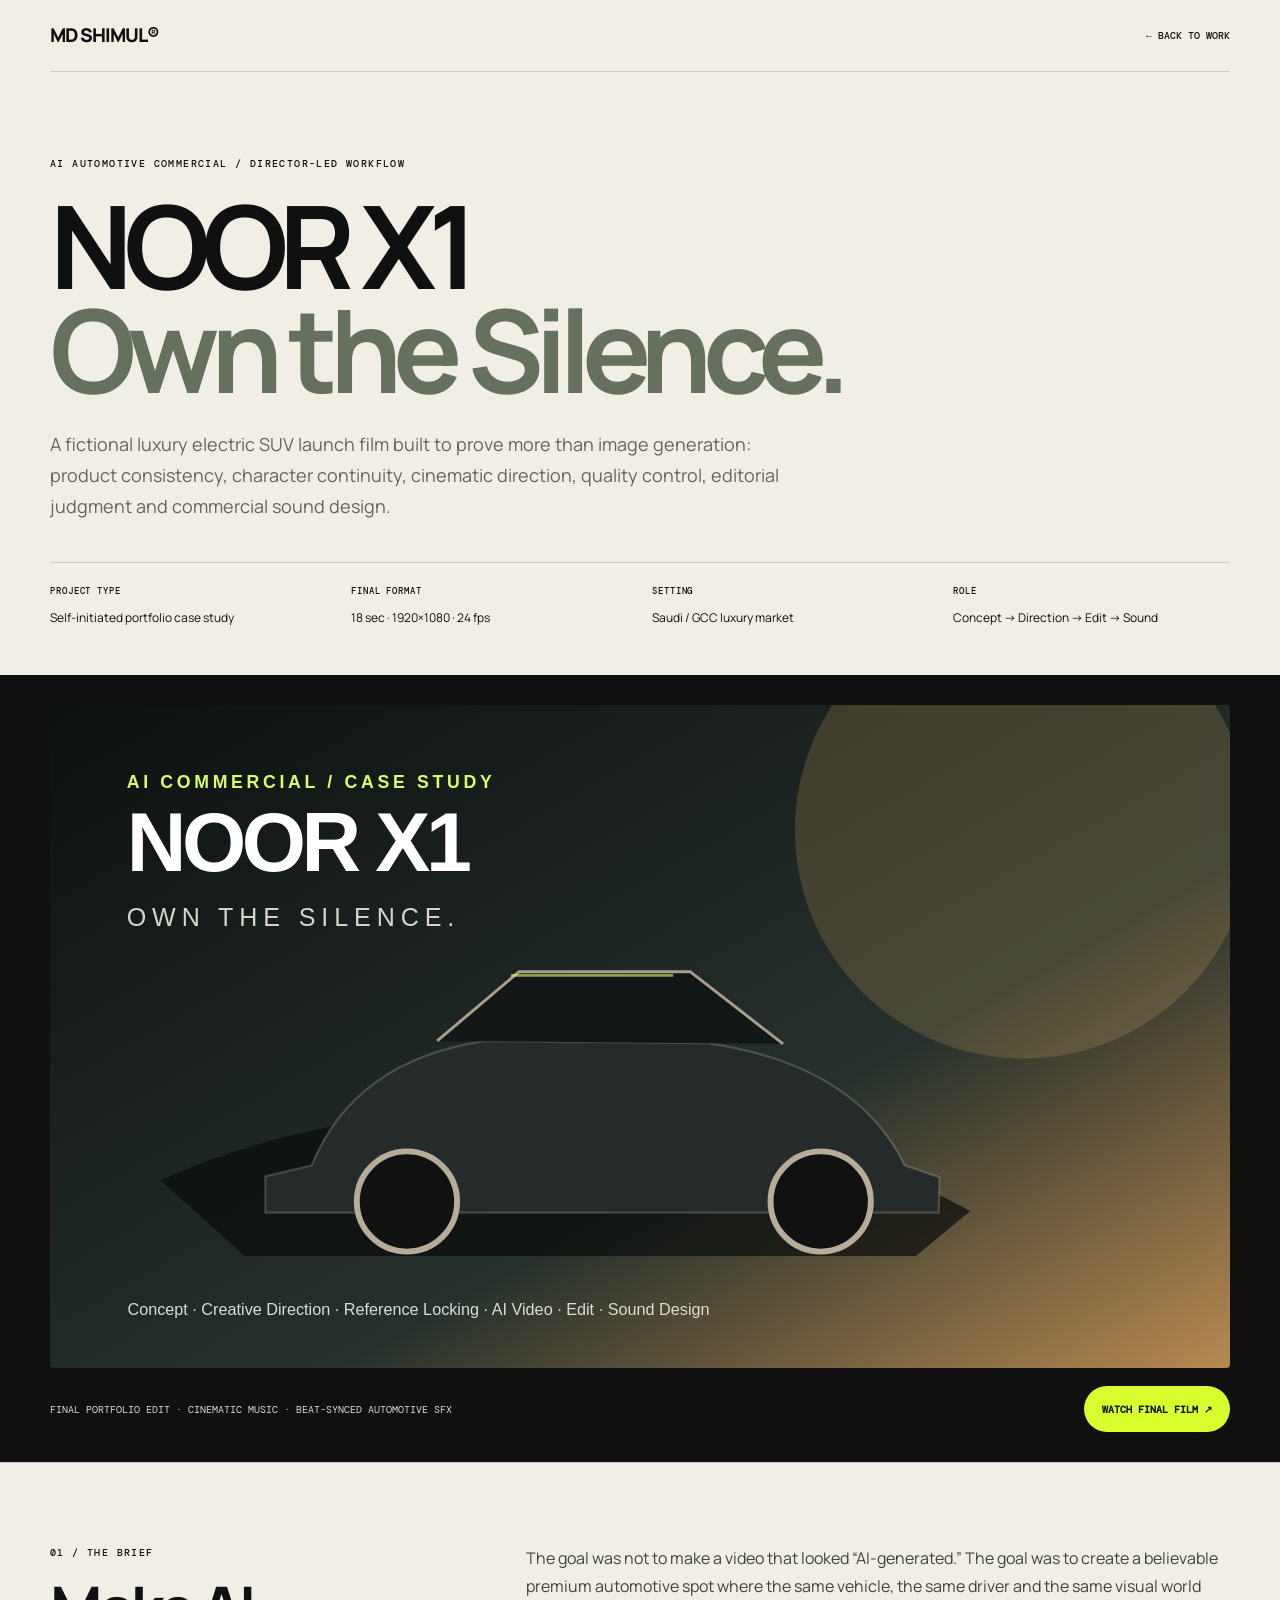
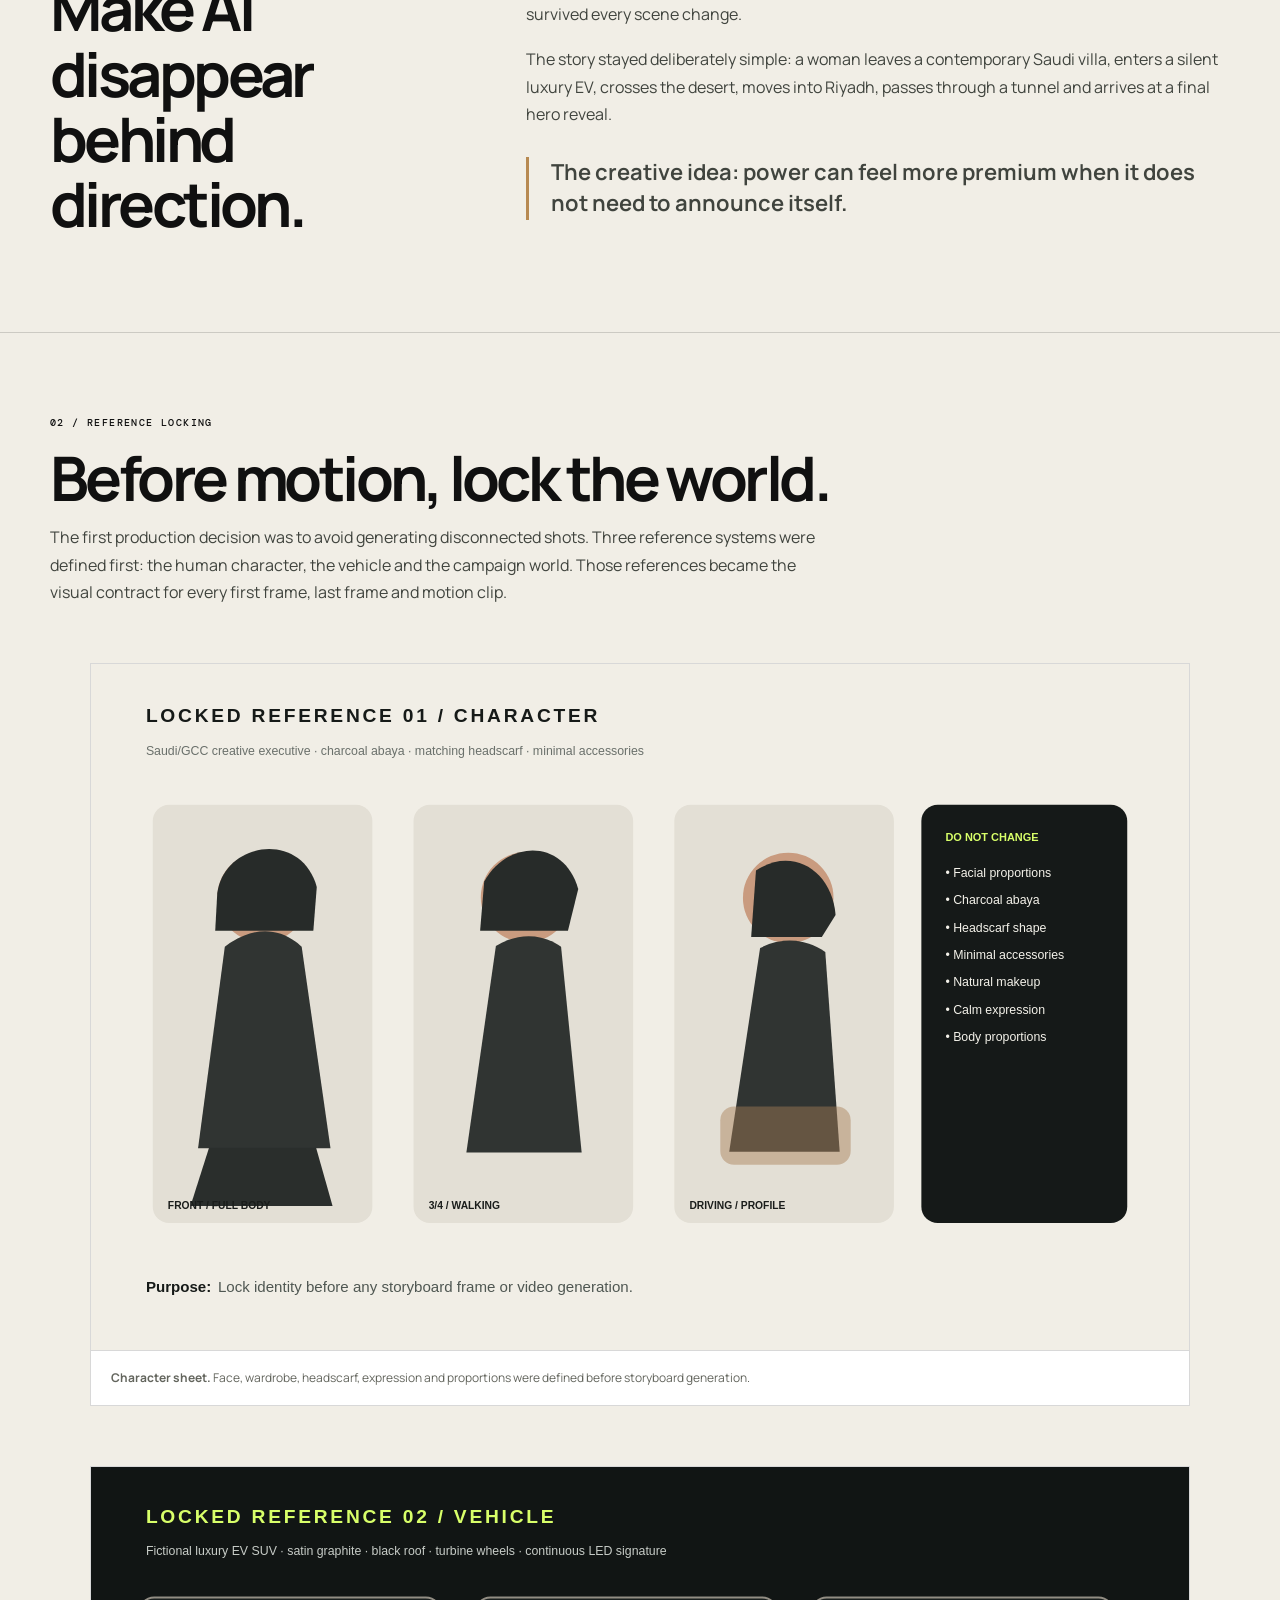
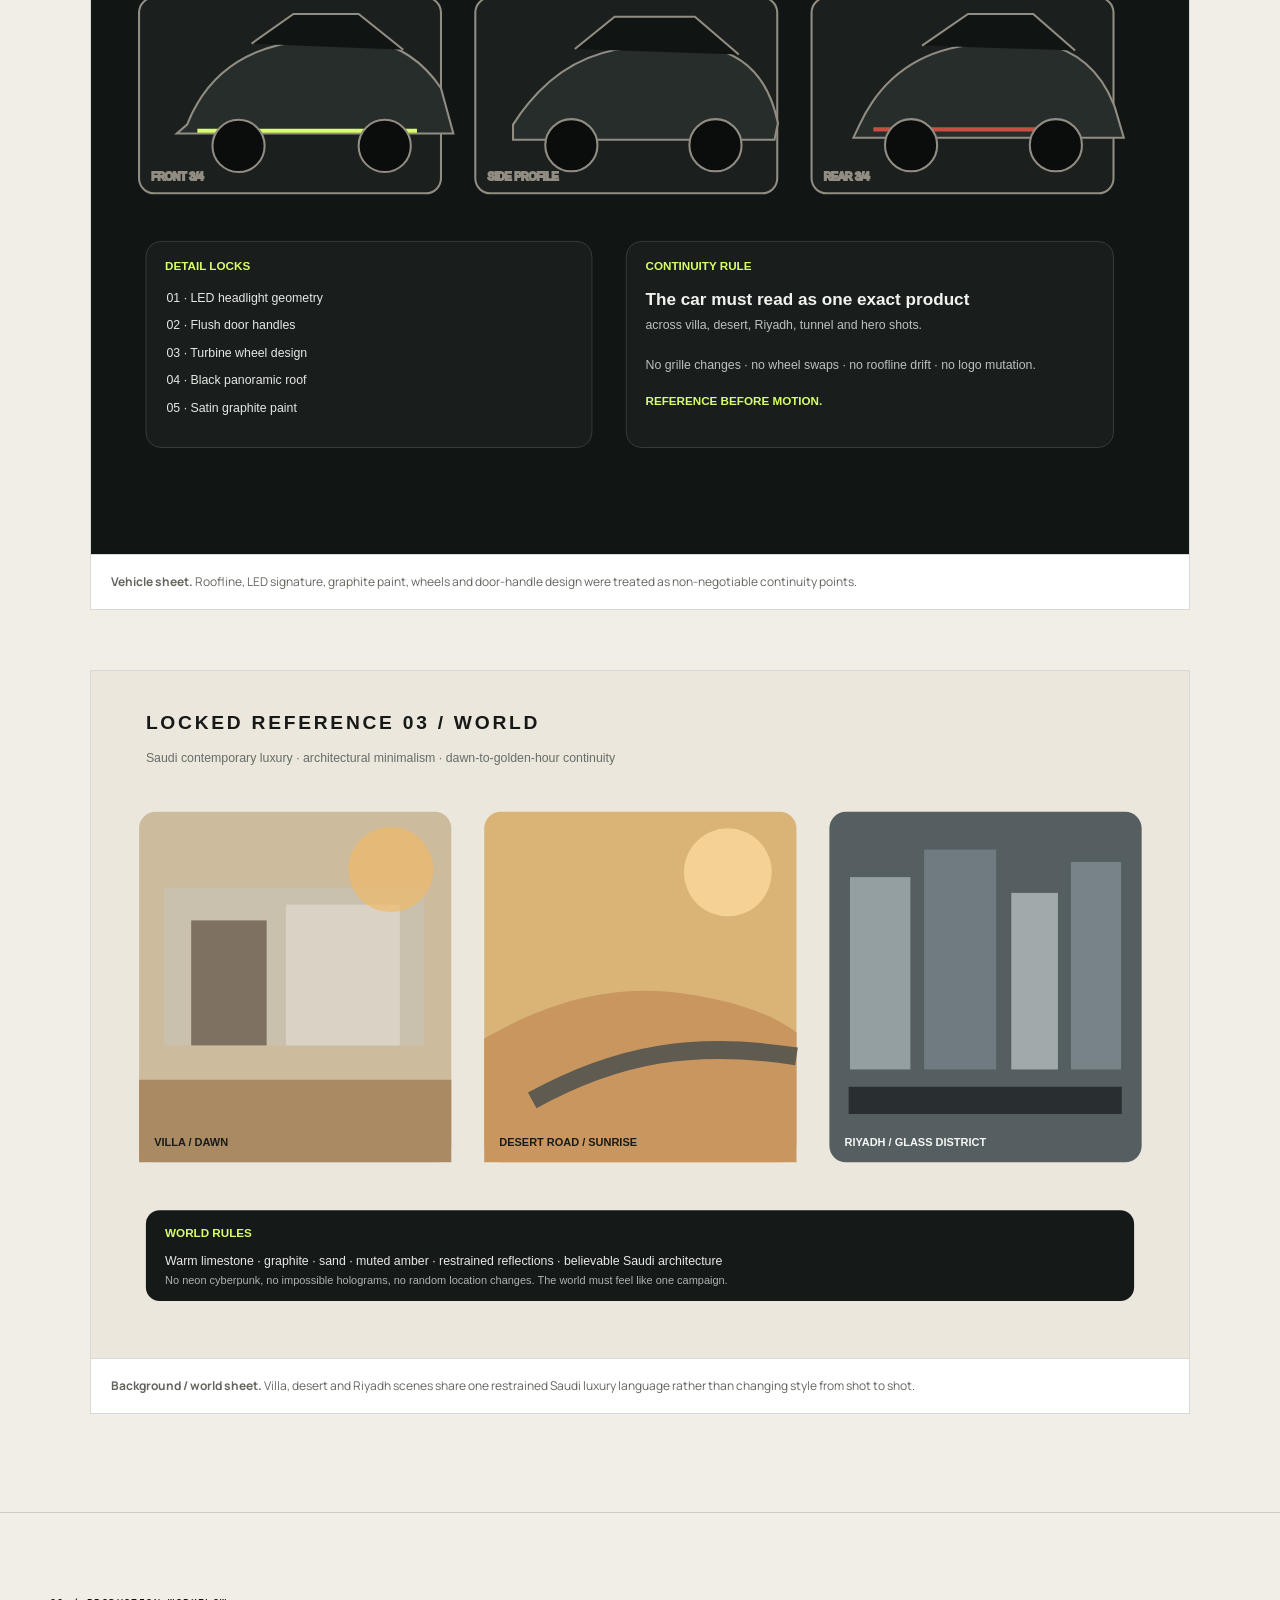
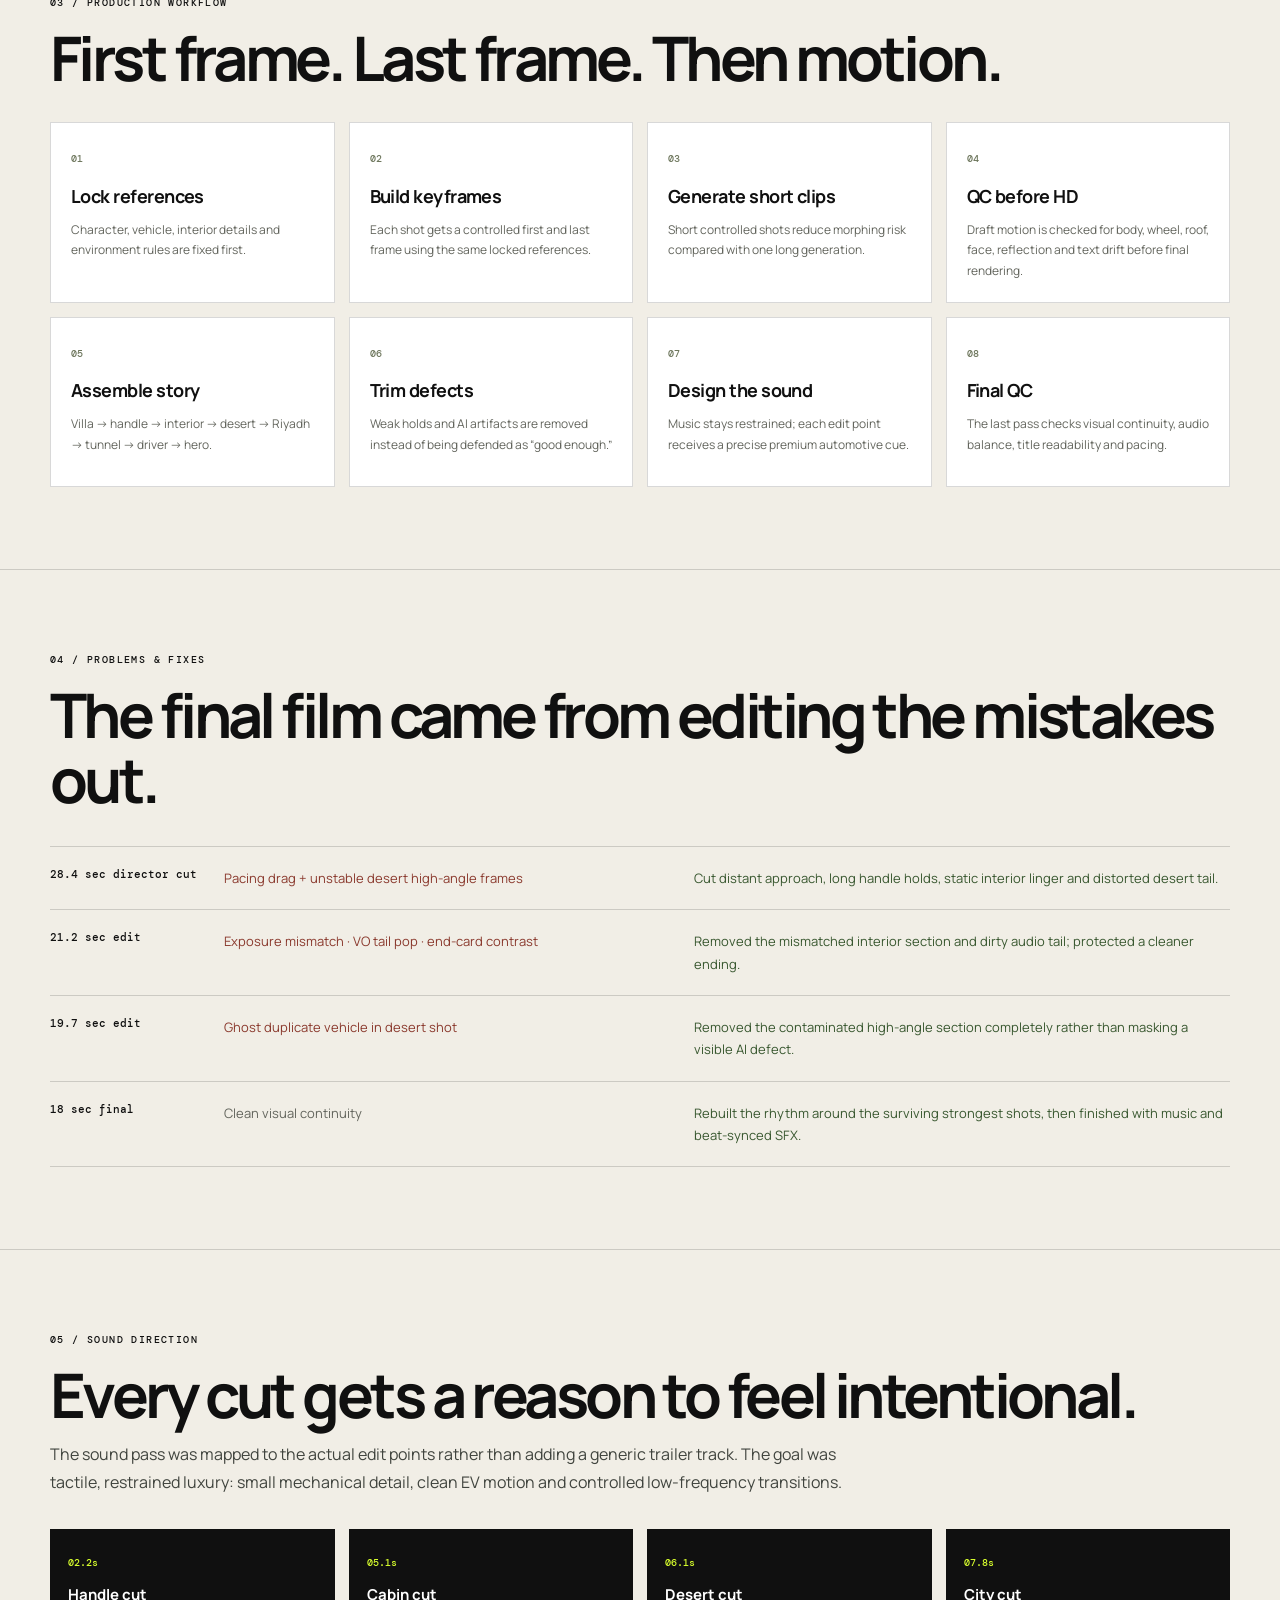
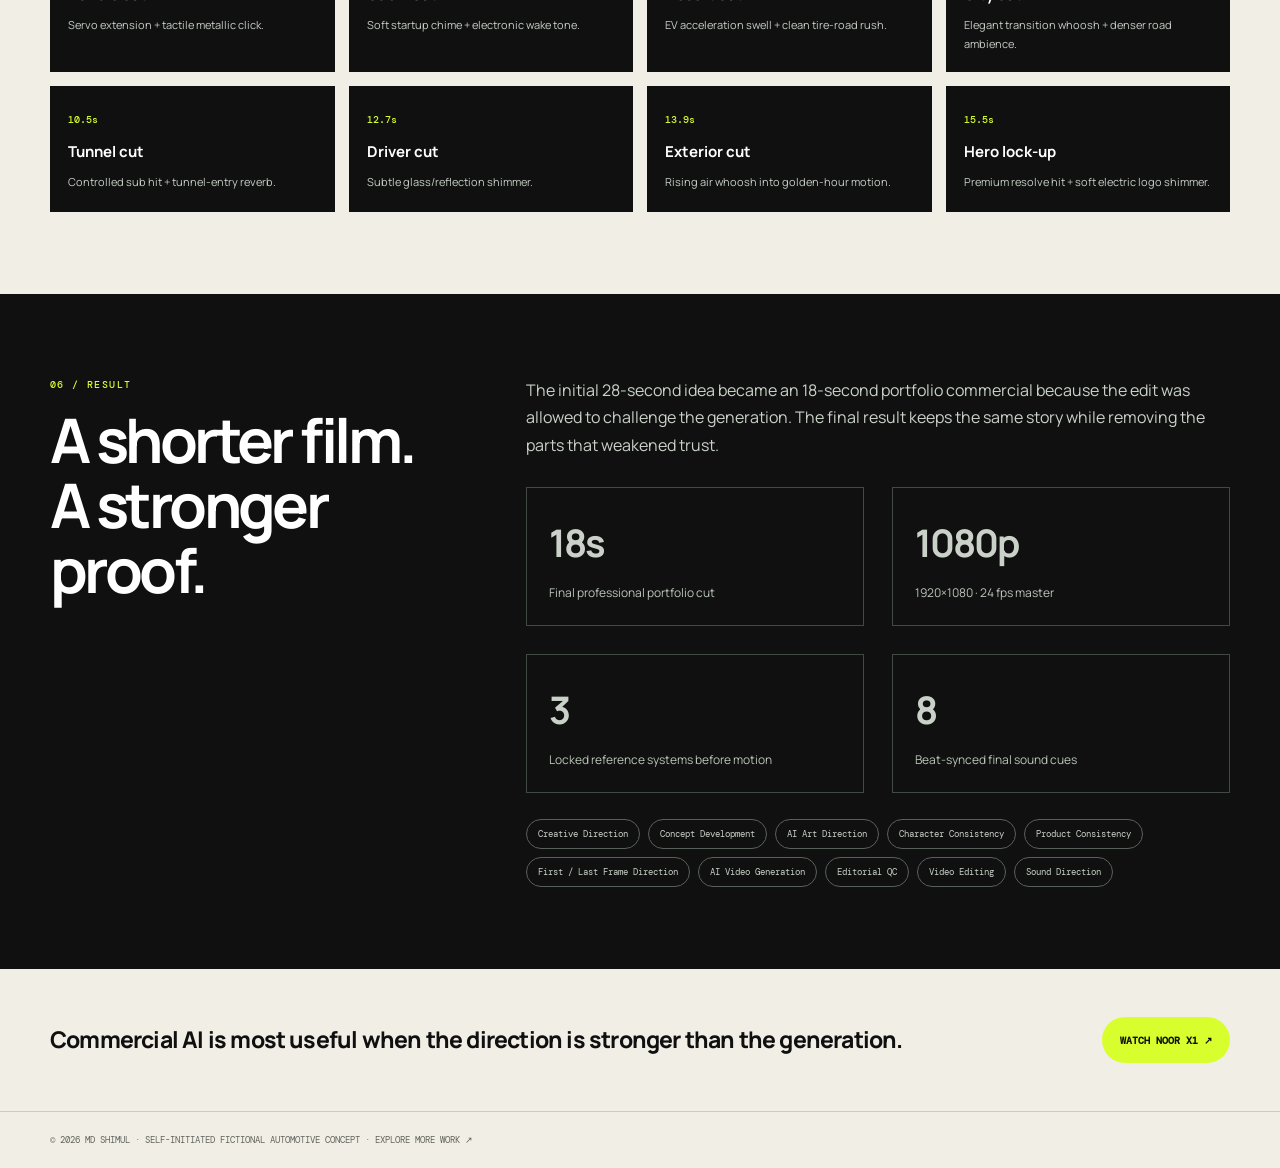
==== noor-x1.html @ 4043ae65 "Publish NOOR X1 AI commercial case study" ====
<!doctype html>
<html lang="en">
<head>
<meta charset="utf-8"><meta name="viewport" content="width=device-width,initial-scale=1">
<title>NOOR X1 — AI Automotive Commercial Case Study | MD Shimul</title>
<meta name="description" content="NOOR X1: a fictional luxury EV launch film case study showing reference locking, character and vehicle consistency, first/last-frame direction, AI video QC, re-editing and beat-synced sound design.">
<meta name="theme-color" content="#101514"><link rel="canonical" href="https://shimulco2004-dot.github.io/noor-x1.html">
<meta property="og:title" content="NOOR X1 — Own the Silence | MD Shimul"><meta property="og:description" content="A director-led AI automotive commercial case study: reference locking, consistency, QC, edit and sound design."><meta property="og:type" content="website"><meta property="og:image" content="https://shimulco2004-dot.github.io/assets/noor-x1/cover.svg">
<link rel="preconnect" href="https://fonts.googleapis.com"><link rel="preconnect" href="https://fonts.gstatic.com" crossorigin><link href="https://fonts.googleapis.com/css2?family=DM+Mono:wght@400;500&family=Manrope:wght@400;500;600;700;800&display=swap" rel="stylesheet">
<style>
:root{--paper:#f1eee6;--ink:#101010;--muted:#63655d;--line:rgba(16,16,16,.16);--acid:#d8ff2d;--dark:#101010;--warm:#b78951}*{box-sizing:border-box}html{scroll-behavior:smooth}body{margin:0;background:var(--paper);color:var(--ink);font:16px/1.72 Manrope,Arial,sans-serif}a{color:inherit;text-decoration:none}img{display:block;width:100%;height:auto}h1,h2,h3,p{margin:0}.wrap{width:min(1180px,calc(100% - 64px));margin:auto}.eyebrow{text-transform:uppercase;letter-spacing:.14em;font:500 10px/1.6 'DM Mono',monospace}.nav{min-height:72px;display:flex;align-items:center;justify-content:space-between;border-bottom:1px solid var(--line)}.brand{font-size:19px;font-weight:800;letter-spacing:-.05em}.back{font:500 10px 'DM Mono',monospace}.hero{padding:84px 0 44px}.hero h1{font-size:clamp(58px,9vw,122px);line-height:.9;letter-spacing:-.075em;margin:22px 0 28px}.hero h1 span{display:block;color:#66705e}.lede{max-width:770px;color:var(--muted);font-size:18px}.meta{display:grid;grid-template-columns:repeat(4,1fr);gap:24px;border-top:1px solid var(--line);margin-top:40px;padding-top:22px}.meta strong{display:block;font:500 9px 'DM Mono',monospace;text-transform:uppercase;letter-spacing:.1em;margin-bottom:6px}.meta span{font-size:12px}.cover{background:var(--dark);padding:30px 0}.cover img{border-radius:4px}.watch{display:flex;justify-content:space-between;gap:20px;align-items:center;color:#d7ddd7;margin-top:18px;font:400 10px 'DM Mono',monospace}.button{display:inline-flex;align-items:center;justify-content:center;min-height:46px;padding:11px 18px;border-radius:999px;background:var(--acid);color:var(--ink);font:700 10px 'DM Mono',monospace}.section{padding:82px 0;border-top:1px solid var(--line)}.section-grid{display:grid;grid-template-columns:.72fr 1.28fr;gap:80px}.section h2{font-size:clamp(36px,4.8vw,62px);line-height:1.06;letter-spacing:-.058em;margin:14px 0}.section-copy{color:#40443e;font-size:16px}.section-copy p+p{margin-top:18px}.quote{border-left:3px solid var(--warm);padding-left:22px;margin-top:28px;font-size:22px;font-weight:650;line-height:1.45}.boards{display:grid;gap:28px;margin-top:40px}.board{background:#fff;border:1px solid var(--line);overflow:hidden}.board figcaption{padding:17px 20px;border-top:1px solid var(--line);font-size:12px;color:var(--muted)}.workflow{display:grid;grid-template-columns:repeat(4,1fr);gap:14px;margin-top:32px}.step{background:#fff;border:1px solid var(--line);padding:20px;min-height:170px}.step span{font:500 10px 'DM Mono',monospace;color:#6d765c}.step h3{font-size:18px;letter-spacing:-.03em;margin:10px 0 8px}.step p{font-size:12px;color:var(--muted)}.timeline{margin-top:34px;border-top:1px solid var(--line)}.row{display:grid;grid-template-columns:150px 1fr 1.2fr;gap:24px;padding:20px 0;border-bottom:1px solid var(--line)}.row b{font:500 11px 'DM Mono',monospace}.row span,.row p{font-size:13px}.row span{color:var(--muted)}.problem{color:#8a392d!important}.fix{color:#38572f}.soundmap{display:grid;grid-template-columns:repeat(4,1fr);gap:14px;margin-top:32px}.cue{background:var(--dark);color:#fff;padding:18px;min-height:126px}.cue b{color:var(--acid);font:500 10px 'DM Mono',monospace}.cue h3{font-size:15px;margin:8px 0}.cue p{font-size:11px;color:#c6cec6}.result{background:var(--dark);color:#fff}.result .section-copy{color:#c9d1c9}.result-grid{display:grid;grid-template-columns:1fr 1fr;gap:28px;margin-top:28px}.result-card{border:1px solid #424842;padding:22px}.result-card strong{font-size:38px;letter-spacing:-.05em}.result-card p{font-size:12px;color:#bac5ba;margin-top:7px}.roles{display:flex;flex-wrap:wrap;gap:8px;margin-top:26px}.roles span{border:1px solid #59605a;border-radius:999px;padding:8px 11px;font:400 9px 'DM Mono',monospace}.end{padding:48px 0}.end .wrap{display:flex;justify-content:space-between;align-items:center;gap:24px}.end p{font-size:23px;font-weight:750;letter-spacing:-.035em}footer{padding:22px 0;border-top:1px solid var(--line);font:400 9px 'DM Mono',monospace;color:var(--muted)}@media(max-width:800px){.wrap{width:calc(100% - 36px)}.hero{padding-top:48px}.hero h1{font-size:clamp(54px,16vw,84px)}.meta{grid-template-columns:1fr 1fr}.section{padding:54px 0}.section-grid{grid-template-columns:1fr;gap:26px}.workflow,.soundmap{grid-template-columns:1fr 1fr}.row{grid-template-columns:1fr;gap:6px}.result-grid{grid-template-columns:1fr}.watch,.end .wrap{align-items:flex-start;flex-direction:column}}@media(max-width:520px){.workflow,.soundmap,.meta{grid-template-columns:1fr}.nav{min-height:64px}.brand{font-size:15px}.back{font-size:9px}}
</style>
</head>
<body>
<header><div class="wrap nav"><a class="brand" href="index.html">MD SHIMUL®</a><a class="back" href="index.html#work">← BACK TO WORK</a></div></header>
<main>
<section class="hero"><div class="wrap"><p class="eyebrow">AI AUTOMOTIVE COMMERCIAL / DIRECTOR-LED WORKFLOW</p><h1>NOOR X1<span>Own the Silence.</span></h1><p class="lede">A fictional luxury electric SUV launch film built to prove more than image generation: product consistency, character continuity, cinematic direction, quality control, editorial judgment and commercial sound design.</p><div class="meta"><div><strong>Project type</strong><span>Self-initiated portfolio case study</span></div><div><strong>Final format</strong><span>18 sec · 1920×1080 · 24 fps</span></div><div><strong>Setting</strong><span>Saudi / GCC luxury market</span></div><div><strong>Role</strong><span>Concept → Direction → Edit → Sound</span></div></div></div></section>
<section class="cover"><div class="wrap"><img src="assets/noor-x1/cover.svg" alt="NOOR X1 Own the Silence case study cover"><div class="watch"><span>FINAL PORTFOLIO EDIT · CINEMATIC MUSIC · BEAT-SYNCED AUTOMOTIVE SFX</span><a class="button" href="https://www.magnific.com/app/creation/p8kvAptehw?utm_source=portfolio" target="_blank" rel="noopener noreferrer">WATCH FINAL FILM ↗</a></div></div></section>
<section class="section"><div class="wrap section-grid"><div><p class="eyebrow">01 / THE BRIEF</p><h2>Make AI disappear behind direction.</h2></div><div class="section-copy"><p>The goal was not to make a video that looked “AI-generated.” The goal was to create a believable premium automotive spot where the same vehicle, the same driver and the same visual world survived every scene change.</p><p>The story stayed deliberately simple: a woman leaves a contemporary Saudi villa, enters a silent luxury EV, crosses the desert, moves into Riyadh, passes through a tunnel and arrives at a final hero reveal.</p><div class="quote">The creative idea: power can feel more premium when it does not need to announce itself.</div></div></div></section>
<section class="section"><div class="wrap"><p class="eyebrow">02 / REFERENCE LOCKING</p><h2>Before motion, lock the world.</h2><p class="section-copy" style="max-width:780px">The first production decision was to avoid generating disconnected shots. Three reference systems were defined first: the human character, the vehicle and the campaign world. Those references became the visual contract for every first frame, last frame and motion clip.</p><div class="boards"><figure class="board"><img src="assets/noor-x1/character-sheet.svg" alt="Locked driver character reference board"><figcaption><b>Character sheet.</b> Face, wardrobe, headscarf, expression and proportions were defined before storyboard generation.</figcaption></figure><figure class="board"><img src="assets/noor-x1/vehicle-sheet.svg" alt="Locked NOOR X1 vehicle reference board"><figcaption><b>Vehicle sheet.</b> Roofline, LED signature, graphite paint, wheels and door-handle design were treated as non-negotiable continuity points.</figcaption></figure><figure class="board"><img src="assets/noor-x1/world-sheet.svg" alt="Locked background and location reference board"><figcaption><b>Background / world sheet.</b> Villa, desert and Riyadh scenes share one restrained Saudi luxury language rather than changing style from shot to shot.</figcaption></figure></div></div></section>
<section class="section"><div class="wrap"><p class="eyebrow">03 / PRODUCTION WORKFLOW</p><h2>First frame. Last frame. Then motion.</h2><div class="workflow"><article class="step"><span>01</span><h3>Lock references</h3><p>Character, vehicle, interior details and environment rules are fixed first.</p></article><article class="step"><span>02</span><h3>Build keyframes</h3><p>Each shot gets a controlled first and last frame using the same locked references.</p></article><article class="step"><span>03</span><h3>Generate short clips</h3><p>Short controlled shots reduce morphing risk compared with one long generation.</p></article><article class="step"><span>04</span><h3>QC before HD</h3><p>Draft motion is checked for body, wheel, roof, face, reflection and text drift before final rendering.</p></article><article class="step"><span>05</span><h3>Assemble story</h3><p>Villa → handle → interior → desert → Riyadh → tunnel → driver → hero.</p></article><article class="step"><span>06</span><h3>Trim defects</h3><p>Weak holds and AI artifacts are removed instead of being defended as “good enough.”</p></article><article class="step"><span>07</span><h3>Design the sound</h3><p>Music stays restrained; each edit point receives a precise premium automotive cue.</p></article><article class="step"><span>08</span><h3>Final QC</h3><p>The last pass checks visual continuity, audio balance, title readability and pacing.</p></article></div></div></section>
<section class="section"><div class="wrap"><p class="eyebrow">04 / PROBLEMS &amp; FIXES</p><h2>The final film came from editing the mistakes out.</h2><div class="timeline"><div class="row"><b>28.4 sec director cut</b><span class="problem">Pacing drag + unstable desert high-angle frames</span><p class="fix">Cut distant approach, long handle holds, static interior linger and distorted desert tail.</p></div><div class="row"><b>21.2 sec edit</b><span class="problem">Exposure mismatch · VO tail pop · end-card contrast</span><p class="fix">Removed the mismatched interior section and dirty audio tail; protected a cleaner ending.</p></div><div class="row"><b>19.7 sec edit</b><span class="problem">Ghost duplicate vehicle in desert shot</span><p class="fix">Removed the contaminated high-angle section completely rather than masking a visible AI defect.</p></div><div class="row"><b>18 sec final</b><span>Clean visual continuity</span><p class="fix">Rebuilt the rhythm around the surviving strongest shots, then finished with music and beat-synced SFX.</p></div></div></div></section>
<section class="section"><div class="wrap"><p class="eyebrow">05 / SOUND DIRECTION</p><h2>Every cut gets a reason to feel intentional.</h2><p class="section-copy" style="max-width:820px">The sound pass was mapped to the actual edit points rather than adding a generic trailer track. The goal was tactile, restrained luxury: small mechanical detail, clean EV motion and controlled low-frequency transitions.</p><div class="soundmap"><article class="cue"><b>02.2s</b><h3>Handle cut</h3><p>Servo extension + tactile metallic click.</p></article><article class="cue"><b>05.1s</b><h3>Cabin cut</h3><p>Soft startup chime + electronic wake tone.</p></article><article class="cue"><b>06.1s</b><h3>Desert cut</h3><p>EV acceleration swell + clean tire-road rush.</p></article><article class="cue"><b>07.8s</b><h3>City cut</h3><p>Elegant transition whoosh + denser road ambience.</p></article><article class="cue"><b>10.5s</b><h3>Tunnel cut</h3><p>Controlled sub hit + tunnel-entry reverb.</p></article><article class="cue"><b>12.7s</b><h3>Driver cut</h3><p>Subtle glass/reflection shimmer.</p></article><article class="cue"><b>13.9s</b><h3>Exterior cut</h3><p>Rising air whoosh into golden-hour motion.</p></article><article class="cue"><b>15.5s</b><h3>Hero lock-up</h3><p>Premium resolve hit + soft electric logo shimmer.</p></article></div></div></section>
<section class="section result"><div class="wrap section-grid"><div><p class="eyebrow" style="color:var(--acid)">06 / RESULT</p><h2>A shorter film. A stronger proof.</h2></div><div class="section-copy"><p>The initial 28-second idea became an 18-second portfolio commercial because the edit was allowed to challenge the generation. The final result keeps the same story while removing the parts that weakened trust.</p><div class="result-grid"><div class="result-card"><strong>18s</strong><p>Final professional portfolio cut</p></div><div class="result-card"><strong>1080p</strong><p>1920×1080 · 24 fps master</p></div><div class="result-card"><strong>3</strong><p>Locked reference systems before motion</p></div><div class="result-card"><strong>8</strong><p>Beat-synced final sound cues</p></div></div><div class="roles"><span>Creative Direction</span><span>Concept Development</span><span>AI Art Direction</span><span>Character Consistency</span><span>Product Consistency</span><span>First / Last Frame Direction</span><span>AI Video Generation</span><span>Editorial QC</span><span>Video Editing</span><span>Sound Direction</span></div></div></div></section>
<section class="end"><div class="wrap"><p>Commercial AI is most useful when the direction is stronger than the generation.</p><a class="button" href="https://www.magnific.com/app/creation/p8kvAptehw?utm_source=portfolio" target="_blank" rel="noopener noreferrer">WATCH NOOR X1 ↗</a></div></section>
</main><footer><div class="wrap">© 2026 MD SHIMUL · SELF-INITIATED FICTIONAL AUTOMOTIVE CONCEPT · <a href="index.html#work">EXPLORE MORE WORK ↗</a></div></footer>
</body></html>
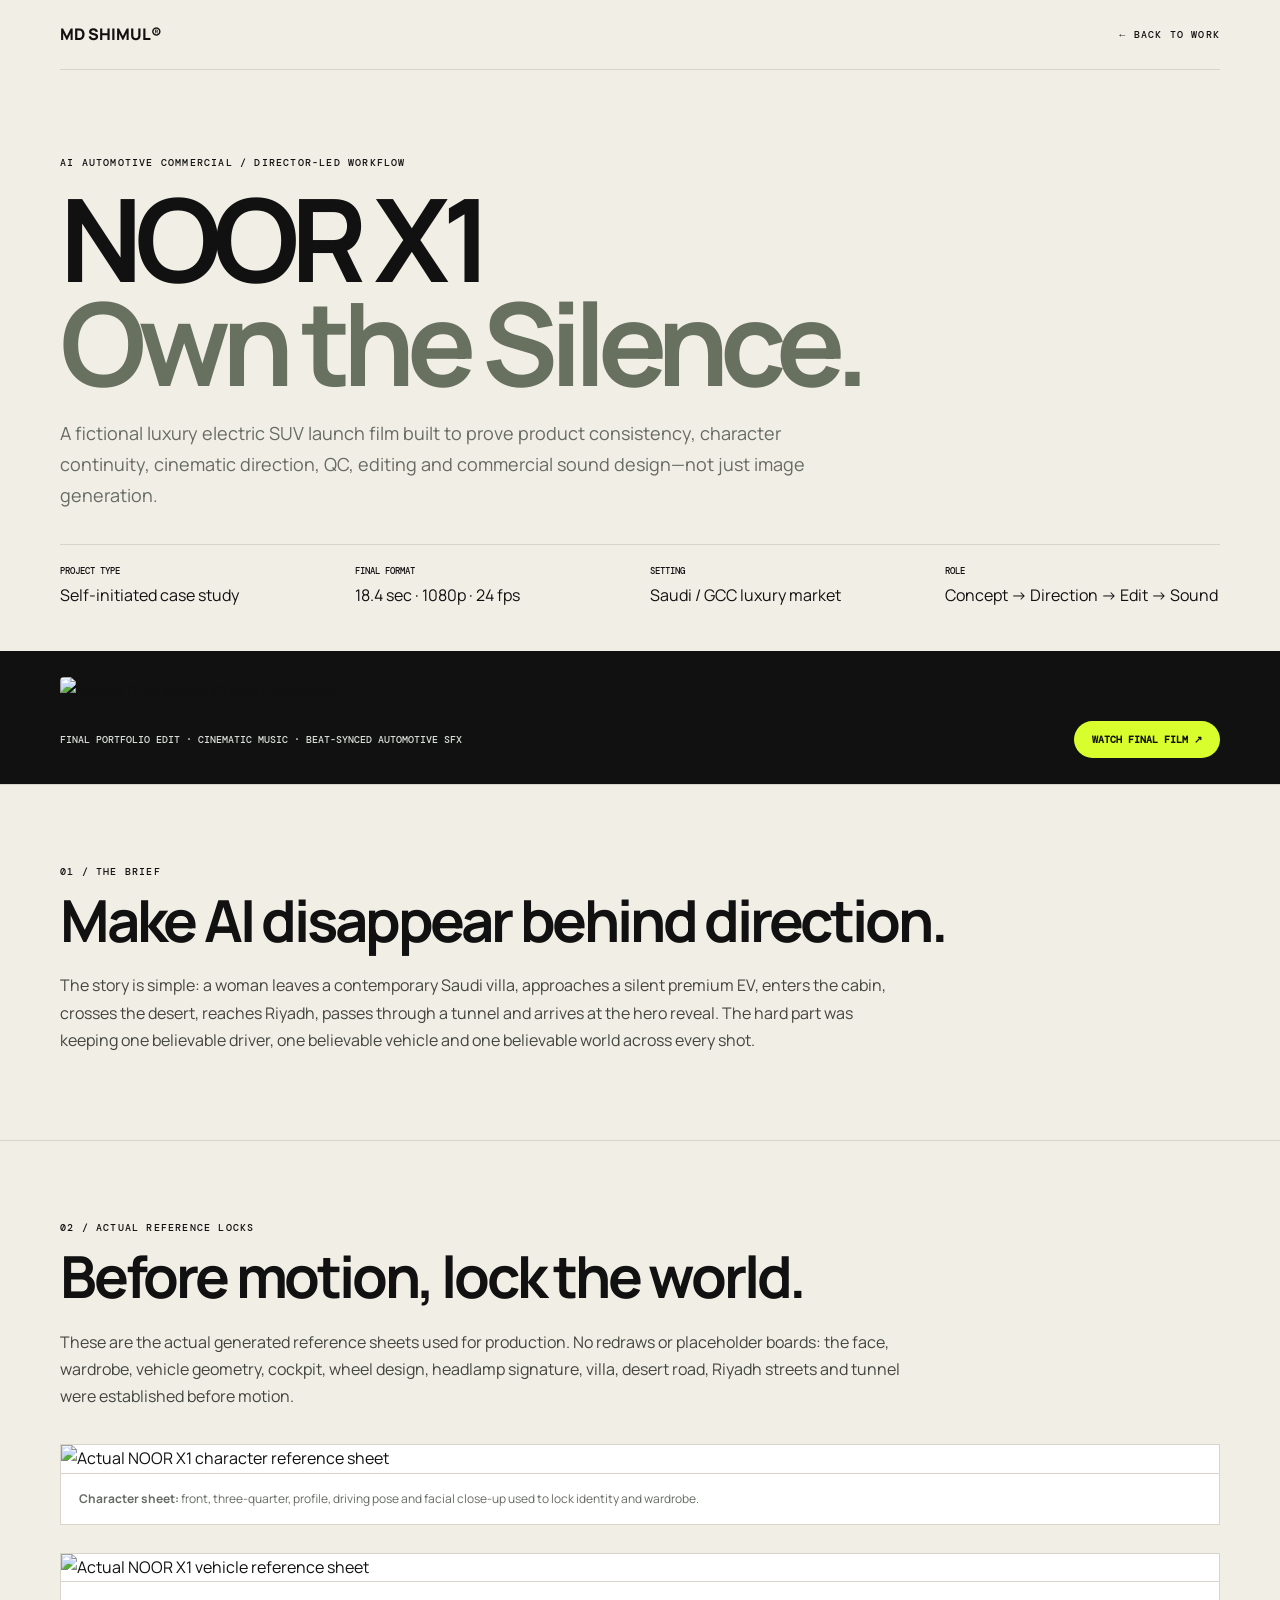
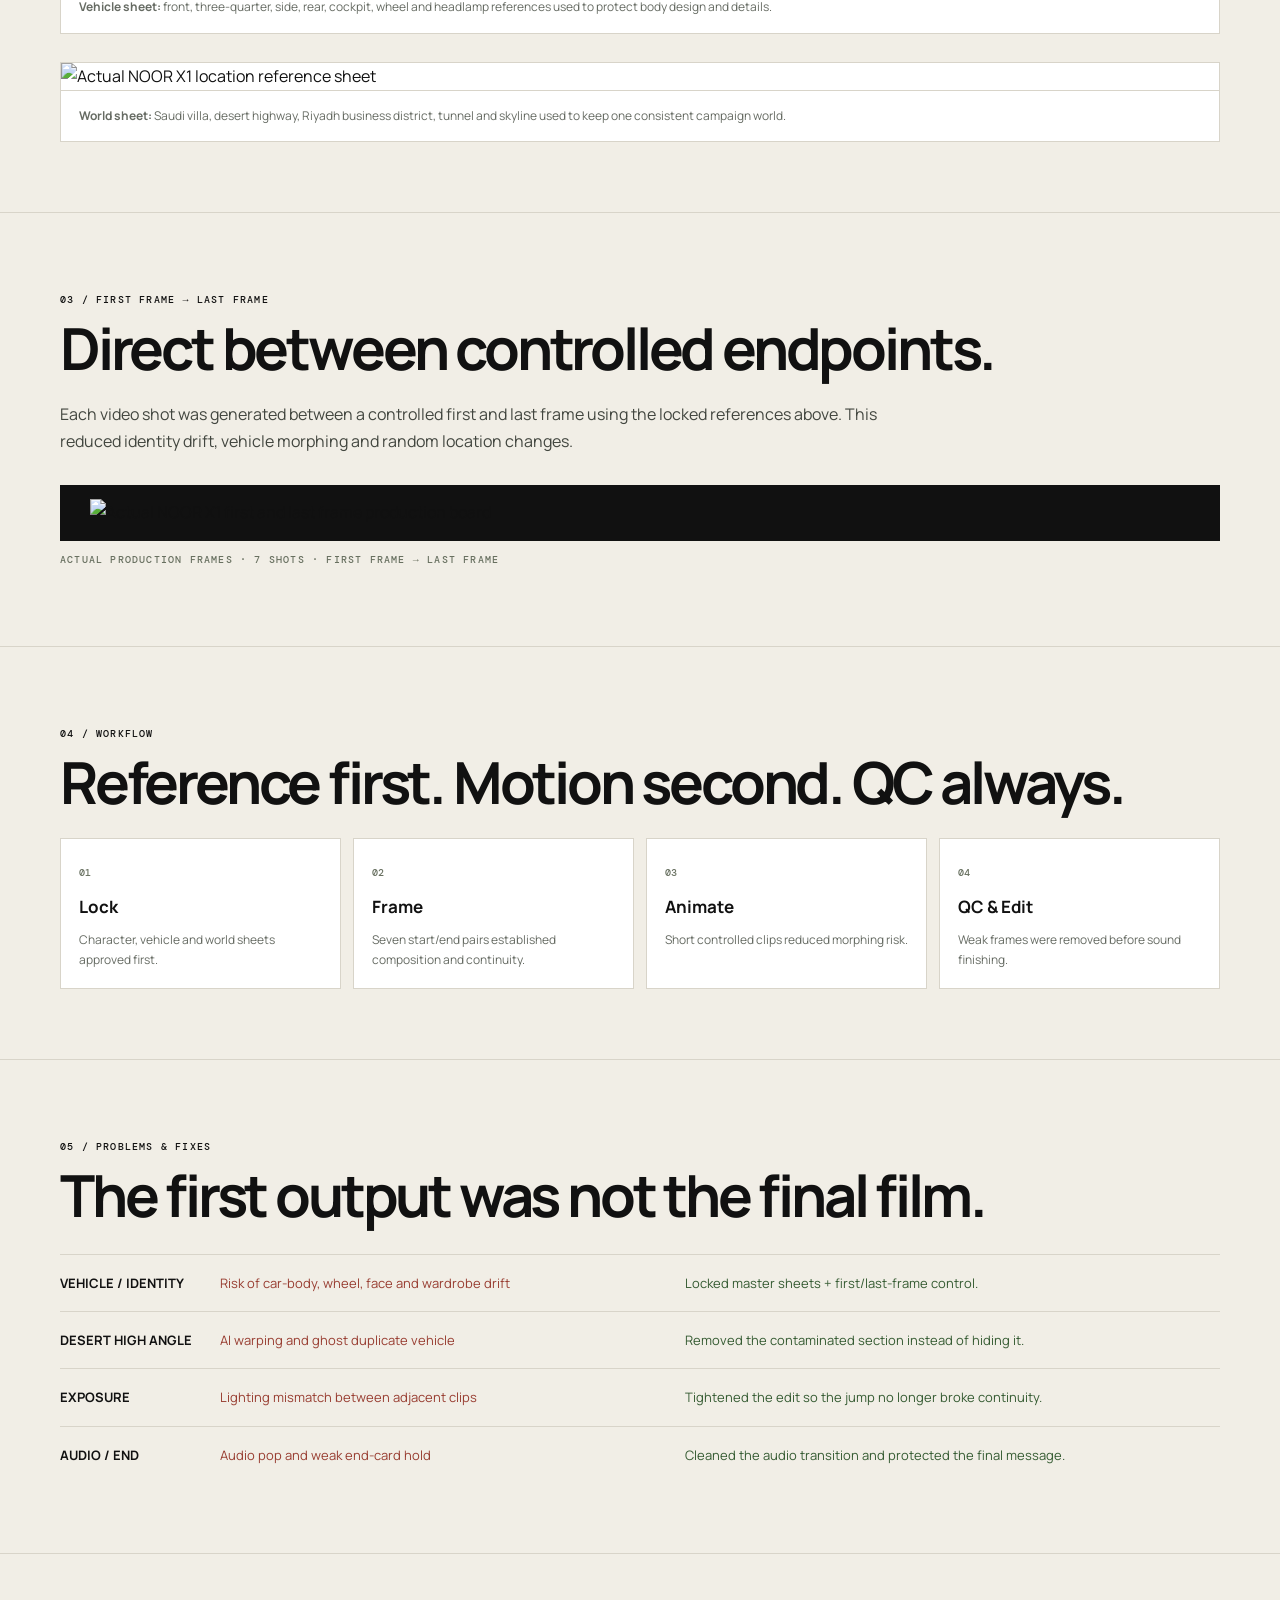
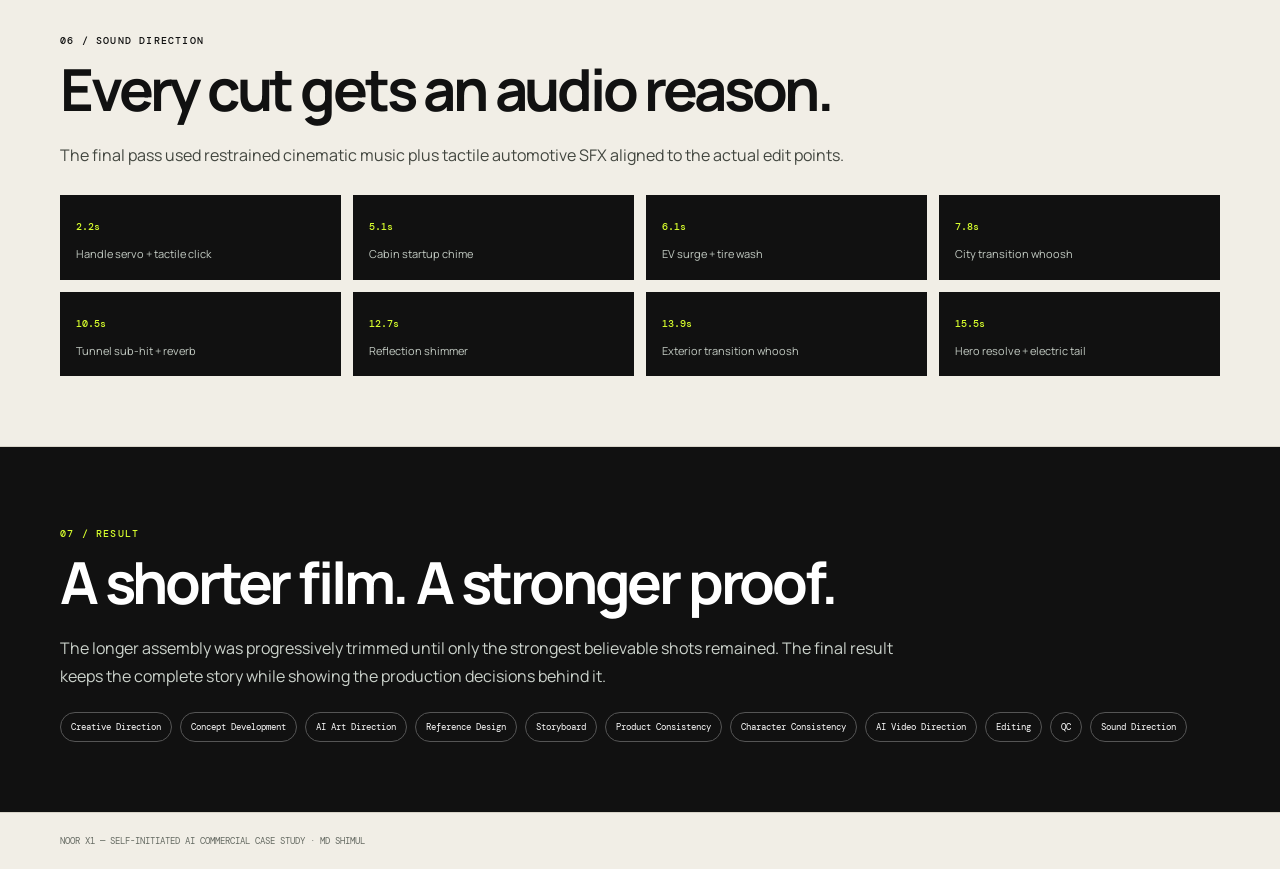
==== commit 4890c91a: "Use actual NOOR X1 production images in case study" ====
--- a/noor-x1.html
+++ b/noor-x1.html
@@ -1,27 +1 @@
-<!doctype html>
-<html lang="en">
-<head>
-<meta charset="utf-8"><meta name="viewport" content="width=device-width,initial-scale=1">
-<title>NOOR X1 — AI Automotive Commercial Case Study | MD Shimul</title>
-<meta name="description" content="NOOR X1: a fictional luxury EV launch film case study showing reference locking, character and vehicle consistency, first/last-frame direction, AI video QC, re-editing and beat-synced sound design.">
-<meta name="theme-color" content="#101514"><link rel="canonical" href="https://shimulco2004-dot.github.io/noor-x1.html">
-<meta property="og:title" content="NOOR X1 — Own the Silence | MD Shimul"><meta property="og:description" content="A director-led AI automotive commercial case study: reference locking, consistency, QC, edit and sound design."><meta property="og:type" content="website"><meta property="og:image" content="https://shimulco2004-dot.github.io/assets/noor-x1/cover.svg">
-<link rel="preconnect" href="https://fonts.googleapis.com"><link rel="preconnect" href="https://fonts.gstatic.com" crossorigin><link href="https://fonts.googleapis.com/css2?family=DM+Mono:wght@400;500&family=Manrope:wght@400;500;600;700;800&display=swap" rel="stylesheet">
-<style>
-:root{--paper:#f1eee6;--ink:#101010;--muted:#63655d;--line:rgba(16,16,16,.16);--acid:#d8ff2d;--dark:#101010;--warm:#b78951}*{box-sizing:border-box}html{scroll-behavior:smooth}body{margin:0;background:var(--paper);color:var(--ink);font:16px/1.72 Manrope,Arial,sans-serif}a{color:inherit;text-decoration:none}img{display:block;width:100%;height:auto}h1,h2,h3,p{margin:0}.wrap{width:min(1180px,calc(100% - 64px));margin:auto}.eyebrow{text-transform:uppercase;letter-spacing:.14em;font:500 10px/1.6 'DM Mono',monospace}.nav{min-height:72px;display:flex;align-items:center;justify-content:space-between;border-bottom:1px solid var(--line)}.brand{font-size:19px;font-weight:800;letter-spacing:-.05em}.back{font:500 10px 'DM Mono',monospace}.hero{padding:84px 0 44px}.hero h1{font-size:clamp(58px,9vw,122px);line-height:.9;letter-spacing:-.075em;margin:22px 0 28px}.hero h1 span{display:block;color:#66705e}.lede{max-width:770px;color:var(--muted);font-size:18px}.meta{display:grid;grid-template-columns:repeat(4,1fr);gap:24px;border-top:1px solid var(--line);margin-top:40px;padding-top:22px}.meta strong{display:block;font:500 9px 'DM Mono',monospace;text-transform:uppercase;letter-spacing:.1em;margin-bottom:6px}.meta span{font-size:12px}.cover{background:var(--dark);padding:30px 0}.cover img{border-radius:4px}.watch{display:flex;justify-content:space-between;gap:20px;align-items:center;color:#d7ddd7;margin-top:18px;font:400 10px 'DM Mono',monospace}.button{display:inline-flex;align-items:center;justify-content:center;min-height:46px;padding:11px 18px;border-radius:999px;background:var(--acid);color:var(--ink);font:700 10px 'DM Mono',monospace}.section{padding:82px 0;border-top:1px solid var(--line)}.section-grid{display:grid;grid-template-columns:.72fr 1.28fr;gap:80px}.section h2{font-size:clamp(36px,4.8vw,62px);line-height:1.06;letter-spacing:-.058em;margin:14px 0}.section-copy{color:#40443e;font-size:16px}.section-copy p+p{margin-top:18px}.quote{border-left:3px solid var(--warm);padding-left:22px;margin-top:28px;font-size:22px;font-weight:650;line-height:1.45}.boards{display:grid;gap:28px;margin-top:40px}.board{background:#fff;border:1px solid var(--line);overflow:hidden}.board figcaption{padding:17px 20px;border-top:1px solid var(--line);font-size:12px;color:var(--muted)}.workflow{display:grid;grid-template-columns:repeat(4,1fr);gap:14px;margin-top:32px}.step{background:#fff;border:1px solid var(--line);padding:20px;min-height:170px}.step span{font:500 10px 'DM Mono',monospace;color:#6d765c}.step h3{font-size:18px;letter-spacing:-.03em;margin:10px 0 8px}.step p{font-size:12px;color:var(--muted)}.timeline{margin-top:34px;border-top:1px solid var(--line)}.row{display:grid;grid-template-columns:150px 1fr 1.2fr;gap:24px;padding:20px 0;border-bottom:1px solid var(--line)}.row b{font:500 11px 'DM Mono',monospace}.row span,.row p{font-size:13px}.row span{color:var(--muted)}.problem{color:#8a392d!important}.fix{color:#38572f}.soundmap{display:grid;grid-template-columns:repeat(4,1fr);gap:14px;margin-top:32px}.cue{background:var(--dark);color:#fff;padding:18px;min-height:126px}.cue b{color:var(--acid);font:500 10px 'DM Mono',monospace}.cue h3{font-size:15px;margin:8px 0}.cue p{font-size:11px;color:#c6cec6}.result{background:var(--dark);color:#fff}.result .section-copy{color:#c9d1c9}.result-grid{display:grid;grid-template-columns:1fr 1fr;gap:28px;margin-top:28px}.result-card{border:1px solid #424842;padding:22px}.result-card strong{font-size:38px;letter-spacing:-.05em}.result-card p{font-size:12px;color:#bac5ba;margin-top:7px}.roles{display:flex;flex-wrap:wrap;gap:8px;margin-top:26px}.roles span{border:1px solid #59605a;border-radius:999px;padding:8px 11px;font:400 9px 'DM Mono',monospace}.end{padding:48px 0}.end .wrap{display:flex;justify-content:space-between;align-items:center;gap:24px}.end p{font-size:23px;font-weight:750;letter-spacing:-.035em}footer{padding:22px 0;border-top:1px solid var(--line);font:400 9px 'DM Mono',monospace;color:var(--muted)}@media(max-width:800px){.wrap{width:calc(100% - 36px)}.hero{padding-top:48px}.hero h1{font-size:clamp(54px,16vw,84px)}.meta{grid-template-columns:1fr 1fr}.section{padding:54px 0}.section-grid{grid-template-columns:1fr;gap:26px}.workflow,.soundmap{grid-template-columns:1fr 1fr}.row{grid-template-columns:1fr;gap:6px}.result-grid{grid-template-columns:1fr}.watch,.end .wrap{align-items:flex-start;flex-direction:column}}@media(max-width:520px){.workflow,.soundmap,.meta{grid-template-columns:1fr}.nav{min-height:64px}.brand{font-size:15px}.back{font-size:9px}}
-</style>
-</head>
-<body>
-<header><div class="wrap nav"><a class="brand" href="index.html">MD SHIMUL®</a><a class="back" href="index.html#work">← BACK TO WORK</a></div></header>
-<main>
-<section class="hero"><div class="wrap"><p class="eyebrow">AI AUTOMOTIVE COMMERCIAL / DIRECTOR-LED WORKFLOW</p><h1>NOOR X1<span>Own the Silence.</span></h1><p class="lede">A fictional luxury electric SUV launch film built to prove more than image generation: product consistency, character continuity, cinematic direction, quality control, editorial judgment and commercial sound design.</p><div class="meta"><div><strong>Project type</strong><span>Self-initiated portfolio case study</span></div><div><strong>Final format</strong><span>18 sec · 1920×1080 · 24 fps</span></div><div><strong>Setting</strong><span>Saudi / GCC luxury market</span></div><div><strong>Role</strong><span>Concept → Direction → Edit → Sound</span></div></div></div></section>
-<section class="cover"><div class="wrap"><img src="assets/noor-x1/cover.svg" alt="NOOR X1 Own the Silence case study cover"><div class="watch"><span>FINAL PORTFOLIO EDIT · CINEMATIC MUSIC · BEAT-SYNCED AUTOMOTIVE SFX</span><a class="button" href="https://www.magnific.com/app/creation/p8kvAptehw?utm_source=portfolio" target="_blank" rel="noopener noreferrer">WATCH FINAL FILM ↗</a></div></div></section>
-<section class="section"><div class="wrap section-grid"><div><p class="eyebrow">01 / THE BRIEF</p><h2>Make AI disappear behind direction.</h2></div><div class="section-copy"><p>The goal was not to make a video that looked “AI-generated.” The goal was to create a believable premium automotive spot where the same vehicle, the same driver and the same visual world survived every scene change.</p><p>The story stayed deliberately simple: a woman leaves a contemporary Saudi villa, enters a silent luxury EV, crosses the desert, moves into Riyadh, passes through a tunnel and arrives at a final hero reveal.</p><div class="quote">The creative idea: power can feel more premium when it does not need to announce itself.</div></div></div></section>
-<section class="section"><div class="wrap"><p class="eyebrow">02 / REFERENCE LOCKING</p><h2>Before motion, lock the world.</h2><p class="section-copy" style="max-width:780px">The first production decision was to avoid generating disconnected shots. Three reference systems were defined first: the human character, the vehicle and the campaign world. Those references became the visual contract for every first frame, last frame and motion clip.</p><div class="boards"><figure class="board"><img src="assets/noor-x1/character-sheet.svg" alt="Locked driver character reference board"><figcaption><b>Character sheet.</b> Face, wardrobe, headscarf, expression and proportions were defined before storyboard generation.</figcaption></figure><figure class="board"><img src="assets/noor-x1/vehicle-sheet.svg" alt="Locked NOOR X1 vehicle reference board"><figcaption><b>Vehicle sheet.</b> Roofline, LED signature, graphite paint, wheels and door-handle design were treated as non-negotiable continuity points.</figcaption></figure><figure class="board"><img src="assets/noor-x1/world-sheet.svg" alt="Locked background and location reference board"><figcaption><b>Background / world sheet.</b> Villa, desert and Riyadh scenes share one restrained Saudi luxury language rather than changing style from shot to shot.</figcaption></figure></div></div></section>
-<section class="section"><div class="wrap"><p class="eyebrow">03 / PRODUCTION WORKFLOW</p><h2>First frame. Last frame. Then motion.</h2><div class="workflow"><article class="step"><span>01</span><h3>Lock references</h3><p>Character, vehicle, interior details and environment rules are fixed first.</p></article><article class="step"><span>02</span><h3>Build keyframes</h3><p>Each shot gets a controlled first and last frame using the same locked references.</p></article><article class="step"><span>03</span><h3>Generate short clips</h3><p>Short controlled shots reduce morphing risk compared with one long generation.</p></article><article class="step"><span>04</span><h3>QC before HD</h3><p>Draft motion is checked for body, wheel, roof, face, reflection and text drift before final rendering.</p></article><article class="step"><span>05</span><h3>Assemble story</h3><p>Villa → handle → interior → desert → Riyadh → tunnel → driver → hero.</p></article><article class="step"><span>06</span><h3>Trim defects</h3><p>Weak holds and AI artifacts are removed instead of being defended as “good enough.”</p></article><article class="step"><span>07</span><h3>Design the sound</h3><p>Music stays restrained; each edit point receives a precise premium automotive cue.</p></article><article class="step"><span>08</span><h3>Final QC</h3><p>The last pass checks visual continuity, audio balance, title readability and pacing.</p></article></div></div></section>
-<section class="section"><div class="wrap"><p class="eyebrow">04 / PROBLEMS &amp; FIXES</p><h2>The final film came from editing the mistakes out.</h2><div class="timeline"><div class="row"><b>28.4 sec director cut</b><span class="problem">Pacing drag + unstable desert high-angle frames</span><p class="fix">Cut distant approach, long handle holds, static interior linger and distorted desert tail.</p></div><div class="row"><b>21.2 sec edit</b><span class="problem">Exposure mismatch · VO tail pop · end-card contrast</span><p class="fix">Removed the mismatched interior section and dirty audio tail; protected a cleaner ending.</p></div><div class="row"><b>19.7 sec edit</b><span class="problem">Ghost duplicate vehicle in desert shot</span><p class="fix">Removed the contaminated high-angle section completely rather than masking a visible AI defect.</p></div><div class="row"><b>18 sec final</b><span>Clean visual continuity</span><p class="fix">Rebuilt the rhythm around the surviving strongest shots, then finished with music and beat-synced SFX.</p></div></div></div></section>
-<section class="section"><div class="wrap"><p class="eyebrow">05 / SOUND DIRECTION</p><h2>Every cut gets a reason to feel intentional.</h2><p class="section-copy" style="max-width:820px">The sound pass was mapped to the actual edit points rather than adding a generic trailer track. The goal was tactile, restrained luxury: small mechanical detail, clean EV motion and controlled low-frequency transitions.</p><div class="soundmap"><article class="cue"><b>02.2s</b><h3>Handle cut</h3><p>Servo extension + tactile metallic click.</p></article><article class="cue"><b>05.1s</b><h3>Cabin cut</h3><p>Soft startup chime + electronic wake tone.</p></article><article class="cue"><b>06.1s</b><h3>Desert cut</h3><p>EV acceleration swell + clean tire-road rush.</p></article><article class="cue"><b>07.8s</b><h3>City cut</h3><p>Elegant transition whoosh + denser road ambience.</p></article><article class="cue"><b>10.5s</b><h3>Tunnel cut</h3><p>Controlled sub hit + tunnel-entry reverb.</p></article><article class="cue"><b>12.7s</b><h3>Driver cut</h3><p>Subtle glass/reflection shimmer.</p></article><article class="cue"><b>13.9s</b><h3>Exterior cut</h3><p>Rising air whoosh into golden-hour motion.</p></article><article class="cue"><b>15.5s</b><h3>Hero lock-up</h3><p>Premium resolve hit + soft electric logo shimmer.</p></article></div></div></section>
-<section class="section result"><div class="wrap section-grid"><div><p class="eyebrow" style="color:var(--acid)">06 / RESULT</p><h2>A shorter film. A stronger proof.</h2></div><div class="section-copy"><p>The initial 28-second idea became an 18-second portfolio commercial because the edit was allowed to challenge the generation. The final result keeps the same story while removing the parts that weakened trust.</p><div class="result-grid"><div class="result-card"><strong>18s</strong><p>Final professional portfolio cut</p></div><div class="result-card"><strong>1080p</strong><p>1920×1080 · 24 fps master</p></div><div class="result-card"><strong>3</strong><p>Locked reference systems before motion</p></div><div class="result-card"><strong>8</strong><p>Beat-synced final sound cues</p></div></div><div class="roles"><span>Creative Direction</span><span>Concept Development</span><span>AI Art Direction</span><span>Character Consistency</span><span>Product Consistency</span><span>First / Last Frame Direction</span><span>AI Video Generation</span><span>Editorial QC</span><span>Video Editing</span><span>Sound Direction</span></div></div></div></section>
-<section class="end"><div class="wrap"><p>Commercial AI is most useful when the direction is stronger than the generation.</p><a class="button" href="https://www.magnific.com/app/creation/p8kvAptehw?utm_source=portfolio" target="_blank" rel="noopener noreferrer">WATCH NOOR X1 ↗</a></div></section>
-</main><footer><div class="wrap">© 2026 MD SHIMUL · SELF-INITIATED FICTIONAL AUTOMOTIVE CONCEPT · <a href="index.html#work">EXPLORE MORE WORK ↗</a></div></footer>
-</body></html>+<!doctype html><html lang="en"><head><meta charset="utf-8"><meta name="viewport" content="width=device-width,initial-scale=1"><title>NOOR X1 — AI Automotive Commercial | MD Shimul</title><meta name="description" content="Director-led AI automotive commercial case study using the actual character, vehicle, location and shot reference images from production."><link rel="preconnect" href="https://fonts.googleapis.com"><link rel="preconnect" href="https://fonts.gstatic.com" crossorigin><link href="https://fonts.googleapis.com/css2?family=DM+Mono:wght@400;500&family=Manrope:wght@400;600;700;800&display=swap" rel="stylesheet"><style>:root{--p:#f1eee6;--i:#111;--m:#666b63;--l:#d8d4c9;--a:#d8ff2d;--d:#101010}*{box-sizing:border-box}body{margin:0;background:var(--p);color:var(--i);font:16px/1.7 Manrope,sans-serif}a{text-decoration:none;color:inherit}img{width:100%;display:block}.w{width:min(1160px,calc(100% - 40px));margin:auto}.nav{height:70px;display:flex;align-items:center;justify-content:space-between;border-bottom:1px solid var(--l)}.brand{font-weight:800}.mono{font:500 10px DM Mono,monospace;letter-spacing:.12em;text-transform:uppercase}.hero{padding:76px 0 42px}.hero h1{font-size:clamp(58px,9vw,118px);line-height:.9;letter-spacing:-.07em;margin:18px 0 24px}.hero h1 span{display:block;color:#687060}.lede{max-width:780px;color:var(--m);font-size:18px}.meta{display:grid;grid-template-columns:repeat(4,1fr);gap:20px;margin-top:34px;padding-top:20px;border-top:1px solid var(--l)}.meta b{display:block;font:500 9px DM Mono,monospace;margin-bottom:5px}.cover{background:#111;padding:26px 0}.cover img{border-radius:4px}.bar{display:flex;justify-content:space-between;align-items:center;gap:16px;margin-top:16px;color:#d8ded8;font:500 10px DM Mono,monospace}.btn{background:var(--a);color:#111;padding:12px 18px;border-radius:999px;font-weight:700}.sec{padding:70px 0;border-top:1px solid var(--l)}.sec h2{font-size:clamp(34px,5vw,58px);letter-spacing:-.055em;line-height:1.05;margin:12px 0 22px}.copy{max-width:840px;color:#42463f}.boards{display:grid;gap:28px;margin-top:34px}.board{margin:0;background:#fff;border:1px solid var(--l)}.board figcaption{padding:15px 18px;font-size:12px;color:var(--m);border-top:1px solid var(--l)}.story{margin-top:30px;background:#111;padding:14px}.story img{max-width:1100px;margin:auto}.workflow{display:grid;grid-template-columns:repeat(4,1fr);gap:12px;margin-top:26px}.step{background:#fff;border:1px solid var(--l);padding:18px}.step b{font:500 10px DM Mono,monospace;color:#687060}.step h3{margin:8px 0;font-size:17px}.step p{margin:0;color:var(--m);font-size:12px}.rows{margin-top:28px}.row{display:grid;grid-template-columns:140px 1fr 1.2fr;gap:20px;padding:17px 0;border-top:1px solid var(--l);font-size:13px}.bad{color:#983d31}.good{color:#355b32}.sound{display:grid;grid-template-columns:repeat(4,1fr);gap:12px;margin-top:26px}.cue{background:#111;color:white;padding:16px}.cue b{color:var(--a);font:500 10px DM Mono,monospace}.cue p{font-size:11px;color:#c3cbc3;margin:7px 0 0}.dark{background:#111;color:white}.dark .copy{color:#cbd2cb}.roles{display:flex;flex-wrap:wrap;gap:8px;margin-top:22px}.roles span{border:1px solid #555;border-radius:999px;padding:8px 10px;font:400 9px DM Mono,monospace}footer{padding:22px 0;border-top:1px solid var(--l);font:400 9px DM Mono,monospace;color:var(--m)}@media(max-width:800px){.meta,.workflow,.sound{grid-template-columns:1fr 1fr}.row{grid-template-columns:1fr}.bar{align-items:flex-start;flex-direction:column}}@media(max-width:520px){.meta,.workflow,.sound{grid-template-columns:1fr}.hero{padding-top:46px}}</style></head><body><header><div class="w nav"><a class="brand" href="index.html">MD SHIMUL®</a><a class="mono" href="index.html#work">← BACK TO WORK</a></div></header><main><section class="hero"><div class="w"><p class="mono">AI AUTOMOTIVE COMMERCIAL / DIRECTOR-LED WORKFLOW</p><h1>NOOR X1<span>Own the Silence.</span></h1><p class="lede">A fictional luxury electric SUV launch film built to prove product consistency, character continuity, cinematic direction, QC, editing and commercial sound design—not just image generation.</p><div class="meta"><div><b>PROJECT TYPE</b>Self-initiated case study</div><div><b>FINAL FORMAT</b>18.4 sec · 1080p · 24 fps</div><div><b>SETTING</b>Saudi / GCC luxury market</div><div><b>ROLE</b>Concept → Direction → Edit → Sound</div></div></div></section><section class="cover"><div class="w"><img src="assets/noor-x1/cover.webp" alt="Actual final NOOR X1 hero packshot"><div class="bar"><span>FINAL PORTFOLIO EDIT · CINEMATIC MUSIC · BEAT-SYNCED AUTOMOTIVE SFX</span><a class="btn" href="https://www.magnific.com/app/creation/p8kvAptehw?utm_source=portfolio" target="_blank" rel="noopener">WATCH FINAL FILM ↗</a></div></div></section><section class="sec"><div class="w"><p class="mono">01 / THE BRIEF</p><h2>Make AI disappear behind direction.</h2><p class="copy">The story is simple: a woman leaves a contemporary Saudi villa, approaches a silent premium EV, enters the cabin, crosses the desert, reaches Riyadh, passes through a tunnel and arrives at the hero reveal. The hard part was keeping one believable driver, one believable vehicle and one believable world across every shot.</p></div></section><section class="sec"><div class="w"><p class="mono">02 / ACTUAL REFERENCE LOCKS</p><h2>Before motion, lock the world.</h2><p class="copy">These are the actual generated reference sheets used for production. No redraws or placeholder boards: the face, wardrobe, vehicle geometry, cockpit, wheel design, headlamp signature, villa, desert road, Riyadh streets and tunnel were established before motion.</p><div class="boards"><figure class="board"><img src="assets/noor-x1/character-sheet.webp" alt="Actual NOOR X1 character reference sheet"><figcaption><b>Character sheet:</b> front, three-quarter, profile, driving pose and facial close-up used to lock identity and wardrobe.</figcaption></figure><figure class="board"><img src="assets/noor-x1/vehicle-sheet.webp" alt="Actual NOOR X1 vehicle reference sheet"><figcaption><b>Vehicle sheet:</b> front, three-quarter, side, rear, cockpit, wheel and headlamp references used to protect body design and details.</figcaption></figure><figure class="board"><img src="assets/noor-x1/world-sheet.webp" alt="Actual NOOR X1 location reference sheet"><figcaption><b>World sheet:</b> Saudi villa, desert highway, Riyadh business district, tunnel and skyline used to keep one consistent campaign world.</figcaption></figure></div></div></section><section class="sec"><div class="w"><p class="mono">03 / FIRST FRAME → LAST FRAME</p><h2>Direct between controlled endpoints.</h2><p class="copy">Each video shot was generated between a controlled first and last frame using the locked references above. This reduced identity drift, vehicle morphing and random location changes.</p><div class="story"><img src="assets/noor-x1/storyboard-frames.webp" alt="Actual NOOR X1 first and last frame production board"></div><p class="mono" style="margin-top:12px;color:#687060">ACTUAL PRODUCTION FRAMES · 7 SHOTS · FIRST FRAME → LAST FRAME</p></div></section><section class="sec"><div class="w"><p class="mono">04 / WORKFLOW</p><h2>Reference first. Motion second. QC always.</h2><div class="workflow"><article class="step"><b>01</b><h3>Lock</h3><p>Character, vehicle and world sheets approved first.</p></article><article class="step"><b>02</b><h3>Frame</h3><p>Seven start/end pairs established composition and continuity.</p></article><article class="step"><b>03</b><h3>Animate</h3><p>Short controlled clips reduced morphing risk.</p></article><article class="step"><b>04</b><h3>QC & Edit</h3><p>Weak frames were removed before sound finishing.</p></article></div></div></section><section class="sec"><div class="w"><p class="mono">05 / PROBLEMS & FIXES</p><h2>The first output was not the final film.</h2><div class="rows"><div class="row"><b>VEHICLE / IDENTITY</b><span class="bad">Risk of car-body, wheel, face and wardrobe drift</span><span class="good">Locked master sheets + first/last-frame control.</span></div><div class="row"><b>DESERT HIGH ANGLE</b><span class="bad">AI warping and ghost duplicate vehicle</span><span class="good">Removed the contaminated section instead of hiding it.</span></div><div class="row"><b>EXPOSURE</b><span class="bad">Lighting mismatch between adjacent clips</span><span class="good">Tightened the edit so the jump no longer broke continuity.</span></div><div class="row"><b>AUDIO / END</b><span class="bad">Audio pop and weak end-card hold</span><span class="good">Cleaned the audio transition and protected the final message.</span></div></div></div></section><section class="sec"><div class="w"><p class="mono">06 / SOUND DIRECTION</p><h2>Every cut gets an audio reason.</h2><p class="copy">The final pass used restrained cinematic music plus tactile automotive SFX aligned to the actual edit points.</p><div class="sound"><div class="cue"><b>2.2s</b><p>Handle servo + tactile click</p></div><div class="cue"><b>5.1s</b><p>Cabin startup chime</p></div><div class="cue"><b>6.1s</b><p>EV surge + tire wash</p></div><div class="cue"><b>7.8s</b><p>City transition whoosh</p></div><div class="cue"><b>10.5s</b><p>Tunnel sub-hit + reverb</p></div><div class="cue"><b>12.7s</b><p>Reflection shimmer</p></div><div class="cue"><b>13.9s</b><p>Exterior transition whoosh</p></div><div class="cue"><b>15.5s</b><p>Hero resolve + electric tail</p></div></div></div></section><section class="sec dark"><div class="w"><p class="mono" style="color:#d8ff2d">07 / RESULT</p><h2>A shorter film. A stronger proof.</h2><p class="copy">The longer assembly was progressively trimmed until only the strongest believable shots remained. The final result keeps the complete story while showing the production decisions behind it.</p><div class="roles"><span>Creative Direction</span><span>Concept Development</span><span>AI Art Direction</span><span>Reference Design</span><span>Storyboard</span><span>Product Consistency</span><span>Character Consistency</span><span>AI Video Direction</span><span>Editing</span><span>QC</span><span>Sound Direction</span></div></div></section></main><footer><div class="w">NOOR X1 — SELF-INITIATED AI COMMERCIAL CASE STUDY · MD SHIMUL</div></footer></body></html>
